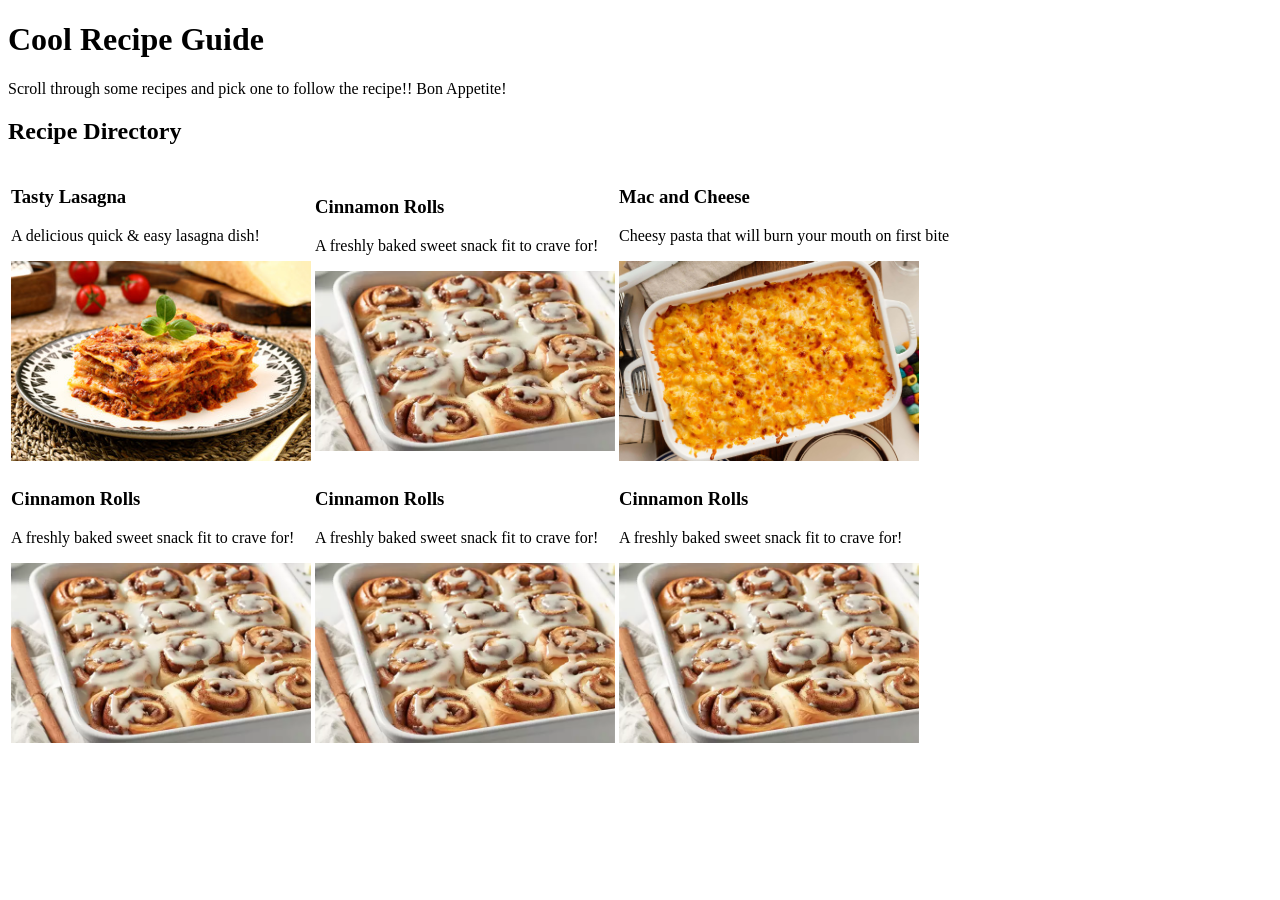
==== index.html @ 89196486 "Basic site html home page + recipe specfic pages Changes:  - Added in the headers and descriptions o" ====
<!doctype html>
<html lang="en">
  <head>
    <meta charset="UTF-8" />
    <meta name="viewport" content="width=device-width, initial-scale=1" />
    <title>Document</title>
  </head>
  <body>
    <h1>Cool Recipe Guide</h1>
    <p>
      Scroll through some recipes and pick one to follow the recipe!! Bon
      Appetite!
    </p>
    <section>
      <h2>Recipe Directory</h2>
    </section>

    <table>
      <tr>
        <td>
          <a
            href="recipes/lasagna.html"
            style="text-decoration: none; color: inherit"
          >
            <h3>Tasty Lasagna</h3>
            <p>A delicious quick & easy lasagna dish!</p>
            <img
              src="./images/lasagna.jpg"
              alt="tasty lasagna"
              width="300"
              height="auto"
            />
          </a>
        </td>
        <td>
          <a
            href="recipes/cinnamonroll.html"
            style="text-decoration: none; color: inherit"
          >
            <h3>Cinnamon Rolls</h3>
            <p>A freshly baked sweet snack fit to crave for!</p>
            <img
              src="./images/cinnamonroll.webp"
              alt="tasty lasagna"
              width="300"
              height="auto"
            />
          </a>
        </td>
        <td>
          <a
            href="recipes/mac.html"
            style="text-decoration: none; color: inherit"
          >
            <h3>Mac and Cheese</h3>
            <p>Cheesy pasta that will burn your mouth on first bite</p>
            <img
              src="./images/mac.jpg"
              alt="tasty lasagna"
              width="300"
              height="auto"
            />
          </a>
        </td>
      </tr>
      <tr>
        <td>
          <a
            href="recipes/cinnamonroll.html"
            style="text-decoration: none; color: inherit"
          >
            <h3>Cinnamon Rolls</h3>
            <p>A freshly baked sweet snack fit to crave for!</p>
            <img
              src="./images/cinnamonroll.webp"
              alt="tasty lasagna"
              width="300"
              height="auto"
            />
          </a>
        </td>
        <td>
          <a
            href="recipes/cinnamonroll.html"
            style="text-decoration: none; color: inherit"
          >
            <h3>Cinnamon Rolls</h3>
            <p>A freshly baked sweet snack fit to crave for!</p>
            <img
              src="./images/cinnamonroll.webp"
              alt="tasty lasagna"
              width="300"
              height="auto"
            />
          </a>
        </td>
        <td>
          <a
            href="recipes/cinnamonroll.html"
            style="text-decoration: none; color: inherit"
          >
            <h3>Cinnamon Rolls</h3>
            <p>A freshly baked sweet snack fit to crave for!</p>
            <img
              src="./images/cinnamonroll.webp"
              alt="tasty lasagna"
              width="300"
              height="auto"
            />
          </a>
        </td>
      </tr>
    </table>
  </body>
</html>
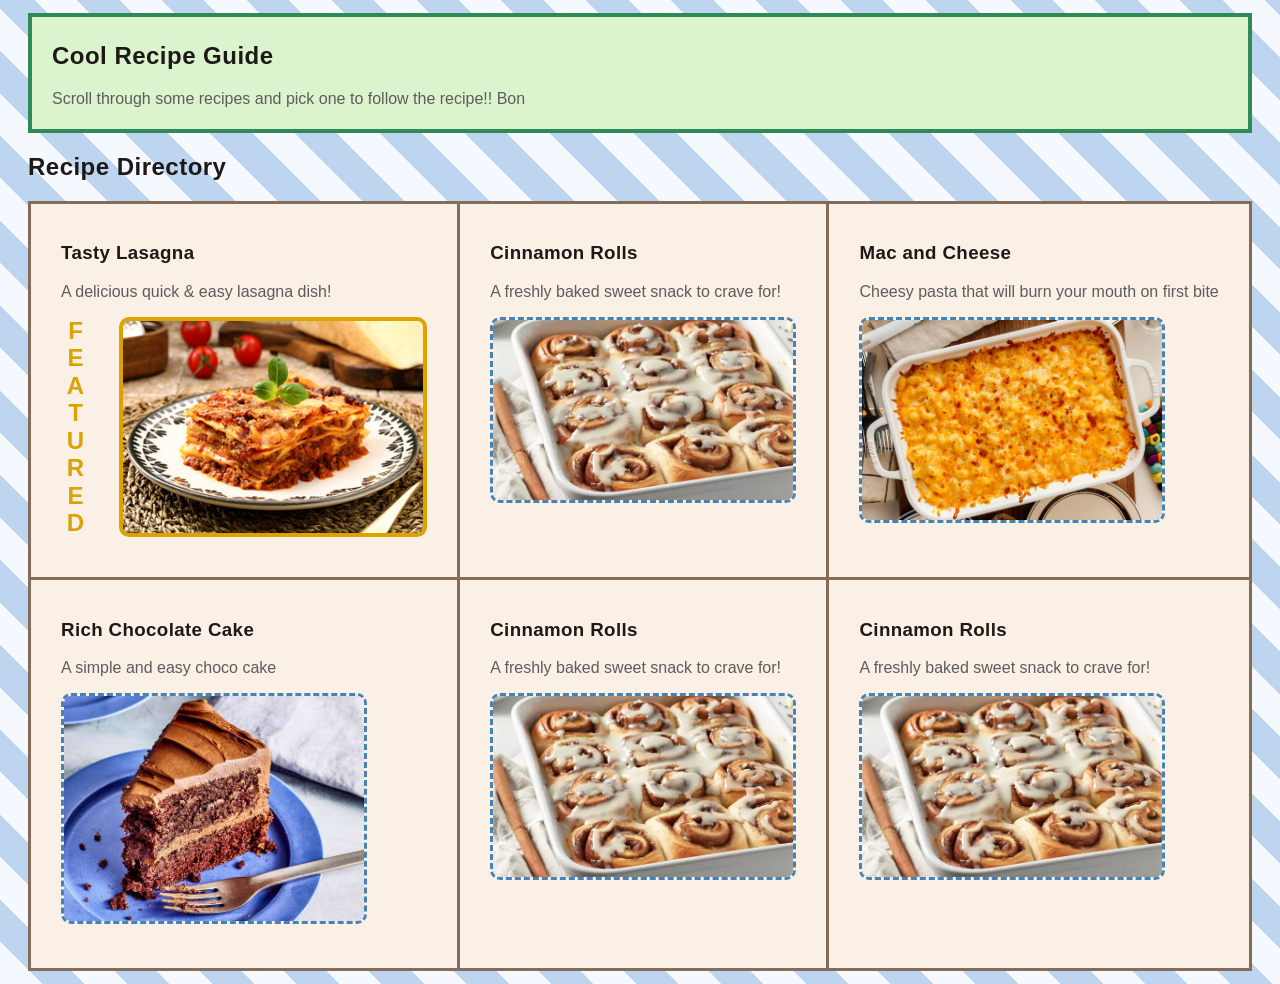
==== commit 645f1e1a: "Styling added to home page and nested pages + added cake page Changes:  - Changed the fonts and thei" ====
--- a/index.html
+++ b/index.html
@@ -4,112 +4,118 @@
     <meta charset="UTF-8" />
     <meta name="viewport" content="width=device-width, initial-scale=1" />
     <title>Document</title>
+    <link rel="stylesheet" href="styles.css" />
   </head>
   <body>
-    <h1>Cool Recipe Guide</h1>
-    <p>
-      Scroll through some recipes and pick one to follow the recipe!! Bon
-      Appetite!
-    </p>
+    <section class="recipe-header">
+      <h1>Cool Recipe Guide</h1>
+      <p>
+        Scroll through some recipes and pick one to follow the recipe!! Bon
+      </p>
+    </section>
     <section>
       <h2>Recipe Directory</h2>
+
+      <table class="home-grid">
+        <tr>
+          <td>
+            <a
+              href="recipes/lasagna.html"
+              style="text-decoration: none; color: inherit"
+            >
+              <h3>Tasty Lasagna</h3>
+              <p>A delicious quick & easy lasagna dish!</p>
+              <div style="display: flex">
+                <h2 id="featured-recipe-text">FEATURED</h2>
+                <img
+                  id="featured-recipe"
+                  src="./images/lasagna.jpg"
+                  alt="tasty lasagna"
+                  width="300"
+                  height="auto"
+                />
+              </div>
+            </a>
+          </td>
+          <td>
+            <a
+              href="recipes/cinnamonroll.html"
+              style="text-decoration: none; color: inherit"
+            >
+              <h3>Cinnamon Rolls</h3>
+              <p>A freshly baked sweet snack to crave for!</p>
+              <img
+                src="./images/cinnamonroll.webp"
+                alt="tasty lasagna"
+                width="300"
+                height="auto"
+              />
+            </a>
+          </td>
+          <td>
+            <a
+              href="recipes/mac.html"
+              style="text-decoration: none; color: inherit"
+            >
+              <h3>Mac and Cheese</h3>
+              <p>Cheesy pasta that will burn your mouth on first bite</p>
+              <img
+                src="./images/mac.jpg"
+                alt="tasty lasagna"
+                width="300"
+                height="auto"
+              />
+            </a>
+          </td>
+        </tr>
+        <tr>
+          <td>
+            <a
+              href="recipes/cake.html"
+              style="text-decoration: none; color: inherit"
+            >
+              <h3>Rich Chocolate Cake</h3>
+              <p>A simple and easy choco cake</p>
+              <img
+                src="./images/cake.jpeg"
+                alt="tasty lasagna"
+                width="300"
+                height="auto"
+              />
+            </a>
+          </td>
+          <td>
+            <a
+              href="recipes/cinnamonroll.html"
+              style="text-decoration: none; color: inherit"
+            >
+              <h3>Cinnamon Rolls</h3>
+              <p>A freshly baked sweet snack to crave for!</p>
+              <img
+                src="./images/cinnamonroll.webp"
+                alt="tasty lasagna"
+                width="300"
+                height="auto"
+              />
+            </a>
+          </td>
+          <td>
+            <a
+              href="recipes/cinnamonroll.html"
+              style="text-decoration: none; color: inherit"
+            >
+              <h3>Cinnamon Rolls</h3>
+              <p>A freshly baked sweet snack to crave for!</p>
+              <img
+                src="./images/cinnamonroll.webp"
+                alt="tasty lasagna"
+                width="300"
+                height="auto"
+              />
+            </a>
+          </td>
+        </tr>
+      </table>
     </section>
-
-    <table>
-      <tr>
-        <td>
-          <a
-            href="recipes/lasagna.html"
-            style="text-decoration: none; color: inherit"
-          >
-            <h3>Tasty Lasagna</h3>
-            <p>A delicious quick & easy lasagna dish!</p>
-            <img
-              src="./images/lasagna.jpg"
-              alt="tasty lasagna"
-              width="300"
-              height="auto"
-            />
-          </a>
-        </td>
-        <td>
-          <a
-            href="recipes/cinnamonroll.html"
-            style="text-decoration: none; color: inherit"
-          >
-            <h3>Cinnamon Rolls</h3>
-            <p>A freshly baked sweet snack fit to crave for!</p>
-            <img
-              src="./images/cinnamonroll.webp"
-              alt="tasty lasagna"
-              width="300"
-              height="auto"
-            />
-          </a>
-        </td>
-        <td>
-          <a
-            href="recipes/mac.html"
-            style="text-decoration: none; color: inherit"
-          >
-            <h3>Mac and Cheese</h3>
-            <p>Cheesy pasta that will burn your mouth on first bite</p>
-            <img
-              src="./images/mac.jpg"
-              alt="tasty lasagna"
-              width="300"
-              height="auto"
-            />
-          </a>
-        </td>
-      </tr>
-      <tr>
-        <td>
-          <a
-            href="recipes/cinnamonroll.html"
-            style="text-decoration: none; color: inherit"
-          >
-            <h3>Cinnamon Rolls</h3>
-            <p>A freshly baked sweet snack fit to crave for!</p>
-            <img
-              src="./images/cinnamonroll.webp"
-              alt="tasty lasagna"
-              width="300"
-              height="auto"
-            />
-          </a>
-        </td>
-        <td>
-          <a
-            href="recipes/cinnamonroll.html"
-            style="text-decoration: none; color: inherit"
-          >
-            <h3>Cinnamon Rolls</h3>
-            <p>A freshly baked sweet snack fit to crave for!</p>
-            <img
-              src="./images/cinnamonroll.webp"
-              alt="tasty lasagna"
-              width="300"
-              height="auto"
-            />
-          </a>
-        </td>
-        <td>
-          <a
-            href="recipes/cinnamonroll.html"
-            style="text-decoration: none; color: inherit"
-          >
-            <h3>Cinnamon Rolls</h3>
-            <p>A freshly baked sweet snack fit to crave for!</p>
-            <img
-              src="./images/cinnamonroll.webp"
-              alt="tasty lasagna"
-              width="300"
-              height="auto"
-            />
-          </a>
-        </td>
-      </tr>
-    </table>
   </body>
 </html>
--- a/styles.css
+++ b/styles.css
@@ -0,0 +1,114 @@
+* {
+}
+
+html,
+body {
+  min-height: 100vh;
+}
+
+body {
+  padding: 5px 20px;
+  background: repeating-linear-gradient(
+    45deg,
+    #f6f8ff,
+    #f6f8ff 30px,
+    rgb(189, 213, 239) 30px,
+    rgb(189, 213, 239) 60px
+  );
+  font-family: Inter, Roboto, "Helvetica Neue", Arial, sans-serif;
+}
+
+body.nested-page {
+  background: repeating-linear-gradient(
+    45deg,
+    #fffdf6,
+    #fffdf6 30px,
+    #fff2e8 30px,
+    #fff2e8 60px
+  );
+}
+
+h1,
+h2,
+h3,
+h4,
+h5 {
+  color: #333333;
+  font-family:
+    "Inter",
+    -apple-system,
+    BlinkMacSystemFont,
+    "Segoe UI",
+    Roboto,
+    sans-serif;
+  font-weight: 700;
+  letter-spacing: 0.02em;
+  color: #1c1917;
+}
+
+p {
+  color: #5c5c5c;
+  font-family:
+    -apple-system, BlinkMacSystemFont, "SF Pro Display", "SF Pro Text",
+    "Segoe UI", Roboto, sans-serif;
+  font-weight: 500;
+}
+
+.home-grid td {
+  background-color: linen;
+  padding: 20px 30px 40px 30px;
+  vertical-align: top;
+  border: solid 3px #846c5b;
+}
+.home-grid {
+  border-collapse: collapse;
+  width: 100%;
+  border-radius: 100px;
+}
+
+ul,
+ol {
+  list-style-position: inside;
+}
+ol {
+  list-style-type: lower-roman;
+}
+
+ul {
+  list-style-type: circle;
+}
+
+a img {
+  border: dashed 3.5px steelblue;
+}
+
+img {
+  border: solid 3px grey;
+  border-radius: 10px;
+}
+.nested-page img {
+  border: solid 3px #e8bc87;
+}
+button {
+  border: solid 2px rgb(195, 156, 104);
+  background-color: rgb(234, 204, 164);
+  border-radius: 5px;
+}
+
+.recipe-header {
+  background-color: #dcf4ce;
+  border: solid 4px seagreen;
+  padding: 5px 20px;
+}
+
+#featured-recipe {
+  border: solid 4px rgb(221, 162, 0);
+}
+
+#featured-recipe-text {
+  color: rgb(221, 162, 0);
+
+  margin: 0 30px 0 0;
+  writing-mode: vertical-rl;
+  text-orientation: upright;
+}
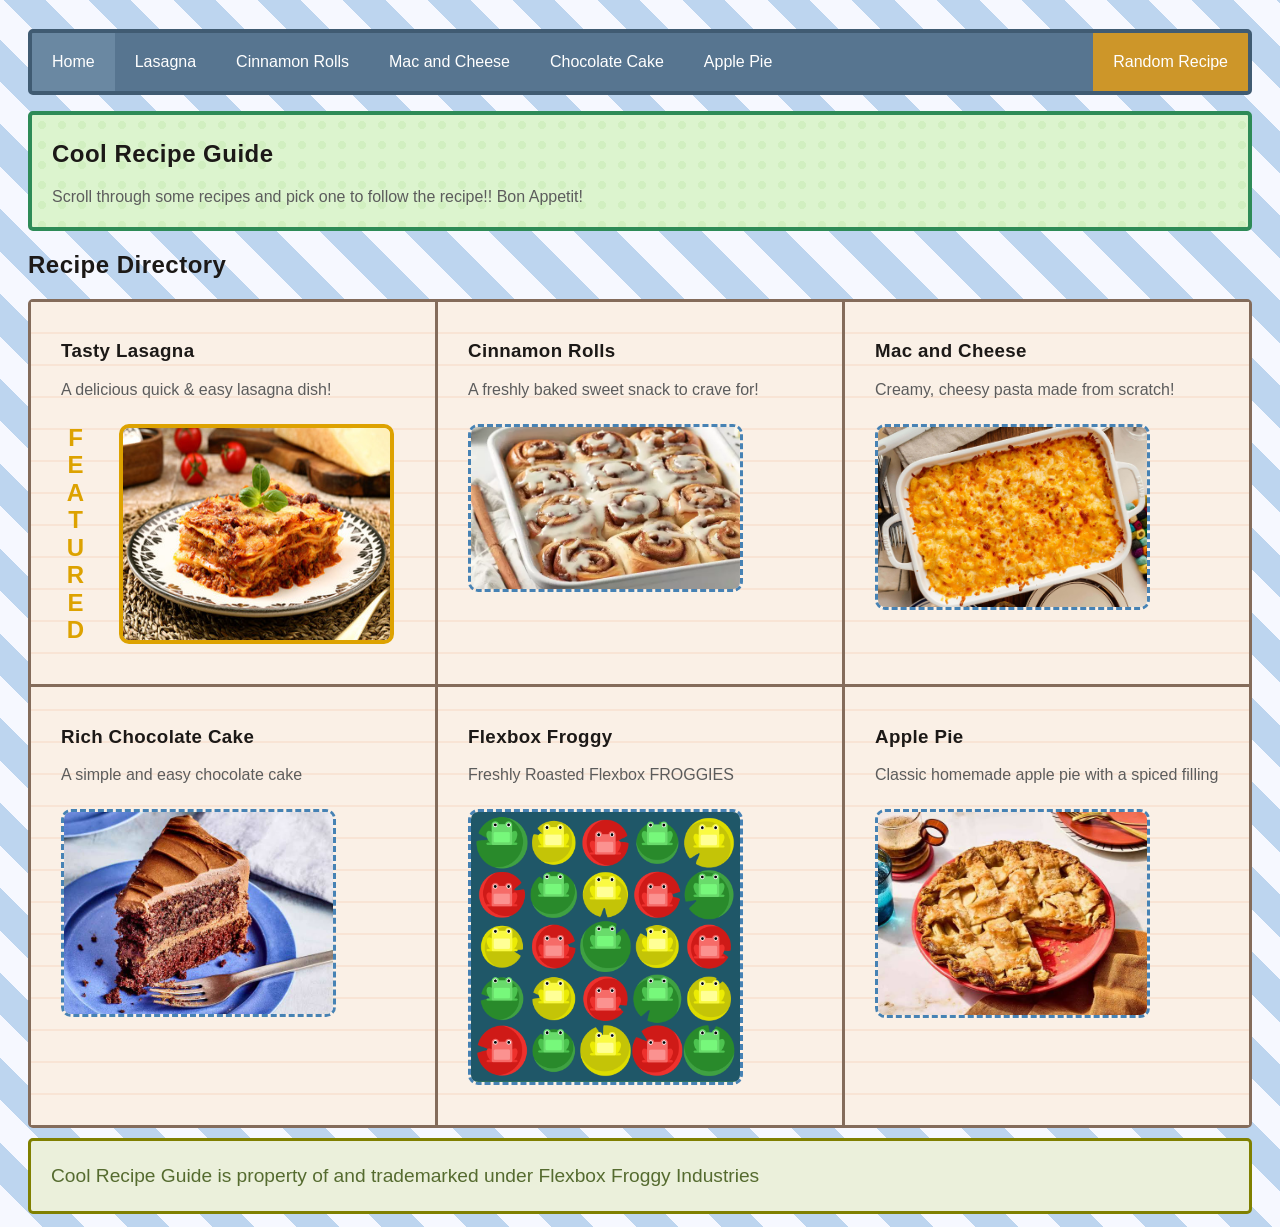
==== commit b20387a1: "Header and footer added + filled out placeholder recipes + flexbox on home page, etc Changes:  - Add" ====
--- a/index.html
+++ b/index.html
@@ -3,28 +3,42 @@
   <head>
     <meta charset="UTF-8" />
     <meta name="viewport" content="width=device-width, initial-scale=1" />
-    <title>Document</title>
+    <title>Cool Recipe Guide</title>
     <link rel="stylesheet" href="styles.css" />
   </head>
   <body>
+    <ul class="navbar">
+      <li class="active"><a href="/index.html">Home</a></li>
+      <li><a href="/recipes/lasagna.html">Lasagna</a></li>
+      <li><a href="/recipes/cinnamonroll.html">Cinnamon Rolls</a></li>
+      <li><a href="/recipes/mac.html">Mac and Cheese</a></li>
+      <li><a href="/recipes/cake.html">Chocolate Cake</a></li>
+      <li><a href="/recipes/pie.html">Apple Pie</a></li>
+      <li id="right-align">
+        <a href="#" id="random-recipe-btn">Random Recipe</a>
+      </li>
+    </ul>
     <section class="recipe-header">
       <h1>Cool Recipe Guide</h1>
       <p>
         Scroll through some recipes and pick one to follow the recipe!! Bon
+        Appetit!
       </p>
     </section>
     <section>
       <h2>Recipe Directory</h2>
 
-      <table class="home-grid">
-        <tr>
-          <td>
+      <div class="home-grid">
+        <div class="row">
+          <div>
             <a
               href="recipes/lasagna.html"
               style="text-decoration: none; color: inherit"
             >
               <h3>Tasty Lasagna</h3>
-              <p>A delicious quick & easy lasagna dish!</p>
+              <p class="p-with-margin">
+                A delicious quick & easy lasagna dish!
+              </p>
               <div style="display: flex">
                 <h2 id="featured-recipe-text">FEATURED</h2>
                 <img
@@ -36,14 +50,16 @@
                 />
               </div>
             </a>
-          </td>
-          <td>
+          </div>
+          <div>
             <a
               href="recipes/cinnamonroll.html"
               style="text-decoration: none; color: inherit"
             >
               <h3>Cinnamon Rolls</h3>
-              <p>A freshly baked sweet snack to crave for!</p>
+              <p class="p-with-margin">
+                A freshly baked sweet snack to crave for!
+              </p>
               <img
                 src="./images/cinnamonroll.webp"
                 alt="tasty lasagna"
@@ -51,14 +67,16 @@
                 height="auto"
               />
             </a>
-          </td>
-          <td>
+          </div>
+          <div>
             <a
               href="recipes/mac.html"
               style="text-decoration: none; color: inherit"
             >
               <h3>Mac and Cheese</h3>
-              <p>Cheesy pasta that will burn your mouth on first bite</p>
+              <p class="p-with-margin">
+                Creamy, cheesy pasta made from scratch!
+              </p>
               <img
                 src="./images/mac.jpg"
                 alt="tasty lasagna"
@@ -66,16 +84,16 @@
                 height="auto"
               />
             </a>
-          </td>
-        </tr>
-        <tr>
-          <td>
+          </div>
+        </div>
+        <div class="row">
+          <div>
             <a
               href="recipes/cake.html"
               style="text-decoration: none; color: inherit"
             >
               <h3>Rich Chocolate Cake</h3>
-              <p>A simple and easy choco cake</p>
+              <p class="p-with-margin">A simple and easy chocolate cake</p>
               <img
                 src="./images/cake.jpeg"
                 alt="tasty lasagna"
@@ -83,39 +101,48 @@
                 height="auto"
               />
             </a>
-          </td>
-          <td>
+          </div>
+          <div>
             <a
-              href="recipes/cinnamonroll.html"
+              href="recipes/froggy.html"
               style="text-decoration: none; color: inherit"
             >
-              <h3>Cinnamon Rolls</h3>
-              <p>A freshly baked sweet snack to crave for!</p>
+              <h3>Flexbox Froggy</h3>
+              <p class="p-with-margin">Freshly Roasted Flexbox FROGGIES</p>
               <img
-                src="./images/cinnamonroll.webp"
+                src="./images/froggy.png"
                 alt="tasty lasagna"
                 width="300"
                 height="auto"
               />
             </a>
-          </td>
-          <td>
+          </div>
+          <div>
             <a
-              href="recipes/cinnamonroll.html"
+              href="recipes/pie.html"
               style="text-decoration: none; color: inherit"
             >
-              <h3>Cinnamon Rolls</h3>
-              <p>A freshly baked sweet snack to crave for!</p>
+              <h3>Apple Pie</h3>
+              <p class="p-with-margin">
+                Classic homemade apple pie with a spiced filling
+              </p>
               <img
-                src="./images/cinnamonroll.webp"
-                alt="tasty lasagna"
+                src="./images/pie.jpeg"
+                alt="Homemade apple pie"
                 width="300"
                 height="auto"
               />
             </a>
-          </td>
-        </tr>
-      </table>
+          </div>
+        </div>
+      </div>
     </section>
+    <footer class="footer">
+      <p>
+        Cool Recipe Guide is property of and trademarked under Flexbox Froggy
+        Industries
+      </p>
+    </footer>
+    <script src="script.js"></script>
   </body>
 </html>
--- a/styles.css
+++ b/styles.css
@@ -1,9 +1,16 @@
-* {
-}
-
+html {
+  /* border box reset thing*/
+  box-sizing: border-box;
+}
+*,
+*::before,
+*::after {
+  box-sizing: inherit;
+}
 html,
 body {
   min-height: 100vh;
+  overflow-x: hidden;
 }
 
 body {
@@ -54,16 +61,39 @@
   font-weight: 500;
 }
 
-.home-grid td {
-  background-color: linen;
+.home-grid .row {
+  display: flex;
+  flex-direction: row;
+  gap: 3px;
+}
+
+.home-grid .row > div {
+  flex: 1;
+  min-width: 0;
+
+  background: repeating-linear-gradient(
+    0deg,
+    linen,
+    linen 30px,
+    #f8e4d5 30px,
+    #f8e4d5 32px
+  );
   padding: 20px 30px 40px 30px;
-  vertical-align: top;
+}
+
+.home-grid img {
+  width: 100%;
+  height: auto;
+  display: block;
+}
+.home-grid {
+  display: flex;
+  flex-direction: column;
+  gap: 3px;
+  border-radius: 5px;
+  width: 100%;
+  background-color: #846c5b;
   border: solid 3px #846c5b;
-}
-.home-grid {
-  border-collapse: collapse;
-  width: 100%;
-  border-radius: 100px;
 }
 
 ul,
@@ -83,6 +113,8 @@
 }
 
 img {
+  max-width: 80%;
+  height: auto;
   border: solid 3px grey;
   border-radius: 10px;
 }
@@ -90,15 +122,28 @@
   border: solid 3px #e8bc87;
 }
 button {
+  cursor: pointer;
+}
+.back-btn {
+  width: 100px;
+  border-radius: 10px;
+  margin-top: 15px;
+  height: 40px;
   border: solid 2px rgb(195, 156, 104);
   background-color: rgb(234, 204, 164);
-  border-radius: 5px;
+}
+ul li,
+ol li {
+  margin-bottom: 12px;
 }
 
 .recipe-header {
   background-color: #dcf4ce;
   border: solid 4px seagreen;
   padding: 5px 20px;
+  border-radius: 5px;
+  background-image: radial-gradient(#d1efc0 4px, transparent 0px);
+  background-size: 20px 20px;
 }
 
 #featured-recipe {
@@ -112,3 +157,50 @@
   writing-mode: vertical-rl;
   text-orientation: upright;
 }
+
+.navbar {
+  list-style-type: none;
+  margin: 0 10 0 0;
+  padding: 0;
+  border-radius: 5px;
+  overflow: hidden;
+  background-color: #577590;
+  border: solid 4px #405b72;
+}
+
+.navbar li {
+  float: left;
+  margin-bottom: auto;
+}
+
+.navbar li a {
+  display: block;
+  color: white;
+  text-align: center;
+  padding: 20px 20px;
+  text-decoration: none;
+}
+#right-align {
+  float: right;
+  background-color: #cd9629;
+}
+
+.footer {
+  background-color: rgb(235, 240, 219);
+  border: 3px solid olive;
+  margin-top: 10px;
+  padding: 5px 20px;
+  border-radius: 5px;
+}
+
+.footer p {
+  color: darkolivegreen;
+  font-size: 1.2em;
+}
+.p-with-margin {
+  margin-bottom: 25px;
+}
+
+.active {
+  background-color: #6a88a2;
+}
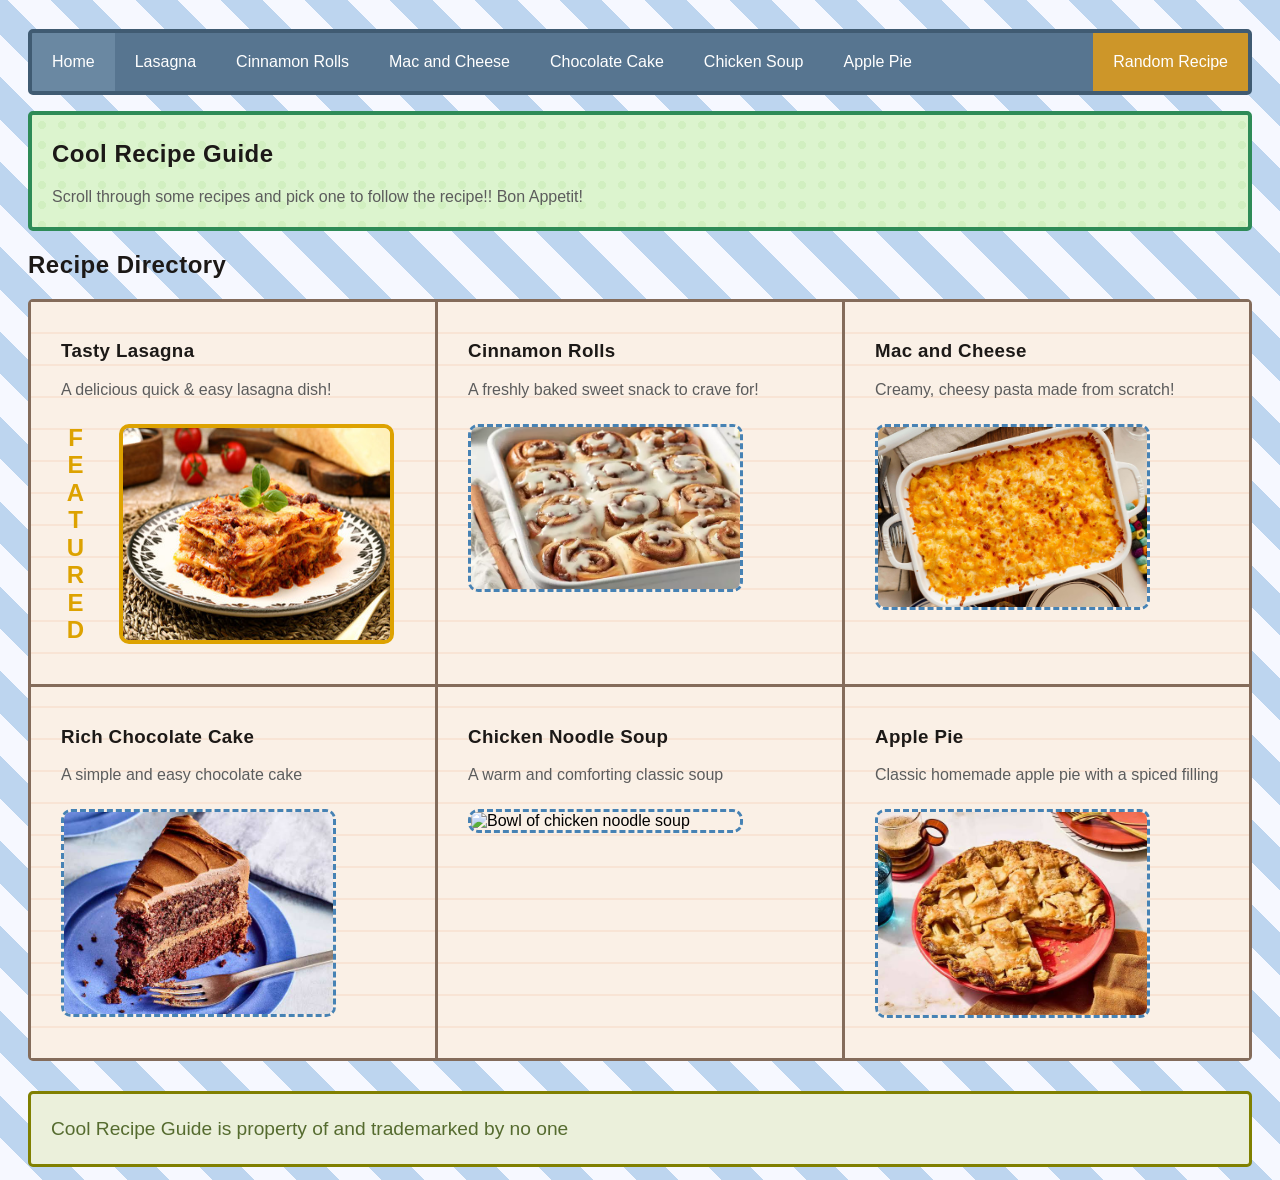
==== commit a8950083: "Replaced frog funny recipe with soup recipe" ====
--- a/index.html
+++ b/index.html
@@ -13,6 +13,7 @@
       <li><a href="/recipes/cinnamonroll.html">Cinnamon Rolls</a></li>
       <li><a href="/recipes/mac.html">Mac and Cheese</a></li>
       <li><a href="/recipes/cake.html">Chocolate Cake</a></li>
+      <li><a href="/recipes/soup.html">Chicken Soup</a></li>
       <li><a href="/recipes/pie.html">Apple Pie</a></li>
       <li id="right-align">
         <a href="#" id="random-recipe-btn">Random Recipe</a>
@@ -104,14 +105,14 @@
           </div>
           <div>
             <a
-              href="recipes/froggy.html"
+              href="recipes/soup.html"
               style="text-decoration: none; color: inherit"
             >
-              <h3>Flexbox Froggy</h3>
-              <p class="p-with-margin">Freshly Roasted Flexbox FROGGIES</p>
+              <h3>Chicken Noodle Soup</h3>
+              <p class="p-with-margin">A warm and comforting classic soup</p>
               <img
-                src="./images/froggy.png"
-                alt="tasty lasagna"
+                src="./images/soup.jpg"
+                alt="Bowl of chicken noodle soup"
                 width="300"
                 height="auto"
               />
@@ -139,8 +140,7 @@
     </section>
     <footer class="footer">
       <p>
-        Cool Recipe Guide is property of and trademarked under Flexbox Froggy
-        Industries
+        Cool Recipe Guide is property of and trademarked by no one
       </p>
     </footer>
     <script src="script.js"></script>
--- a/styles.css
+++ b/styles.css
@@ -25,14 +25,81 @@
   font-family: Inter, Roboto, "Helvetica Neue", Arial, sans-serif;
 }
 
-body.nested-page {
+#lasagnabg {
   background: repeating-linear-gradient(
-    45deg,
+    135deg,
+    #fff7e0,
+    #fff7e0 30px,
+    #ffedc3 30px,
+    #ffedc3 60px
+  );
+}
+
+#cinnamonbg {
+  background: repeating-radial-gradient(
+    circle at 50%,
     #fffdf6,
     #fffdf6 30px,
     #fff2e8 30px,
     #fff2e8 60px
   );
+}
+#macbg {
+  background: repeating-radial-gradient(
+    circle at bottom right,
+    #fffaf5,
+    #ffeddb 70px
+  );
+}
+#cakebg {
+  background-image:
+    repeating-linear-gradient(
+      45deg,
+      hsla(312, 0%, 63%, 0.05) 0px,
+      hsla(312, 0%, 63%, 0.05) 10px,
+      transparent 10px,
+      transparent 100px
+    ),
+    repeating-linear-gradient(
+      90deg,
+      hsla(312, 0%, 63%, 0.05) 0px,
+      hsla(312, 0%, 63%, 0.05) 50px,
+      transparent 50px,
+      transparent 100px
+    ),
+    linear-gradient(90deg, hsl(80, 0%, 20%), hsl(80, 0%, 20%));
+}
+#cakebg p,
+#cakebg h1,
+#cakebg h2,
+#cakebg h3,
+#cakebg h4,
+#cakebg h5,
+#cakebg li {
+  color: white !important;
+}
+#piebg {
+  background-color: #fffdf9;
+  background-image:
+    repeating-linear-gradient(
+      90deg,
+      rgba(196, 58, 45, 0.18) 0px,
+      rgba(196, 58, 45, 0.18) 20px,
+      transparent 20px,
+      transparent 40px
+    ),
+    repeating-linear-gradient(
+      0deg,
+      rgba(196, 58, 45, 0.18) 0px,
+      rgba(196, 58, 45, 0.18) 20px,
+      transparent 20px,
+      transparent 40px
+    );
+}
+#soupbg {
+  background-color: #fffbea;
+  background-image: radial-gradient(#fbecb8 8px, transparent 0px);
+  background-size: 30px 30px;
 }
 
 h1,
@@ -159,18 +226,13 @@
 }
 
 .navbar {
+  display: flex;
   list-style-type: none;
-  margin: 0 10 0 0;
   padding: 0;
   border-radius: 5px;
   overflow: hidden;
   background-color: #577590;
   border: solid 4px #405b72;
-}
-
-.navbar li {
-  float: left;
-  margin-bottom: auto;
 }
 
 .navbar li a {
@@ -180,15 +242,18 @@
   padding: 20px 20px;
   text-decoration: none;
 }
+.navbar li {
+  margin: 0px;
+}
 #right-align {
-  float: right;
+  margin-left: auto;
   background-color: #cd9629;
 }
 
 .footer {
   background-color: rgb(235, 240, 219);
   border: 3px solid olive;
-  margin-top: 10px;
+  margin-top: 30px;
   padding: 5px 20px;
   border-radius: 5px;
 }
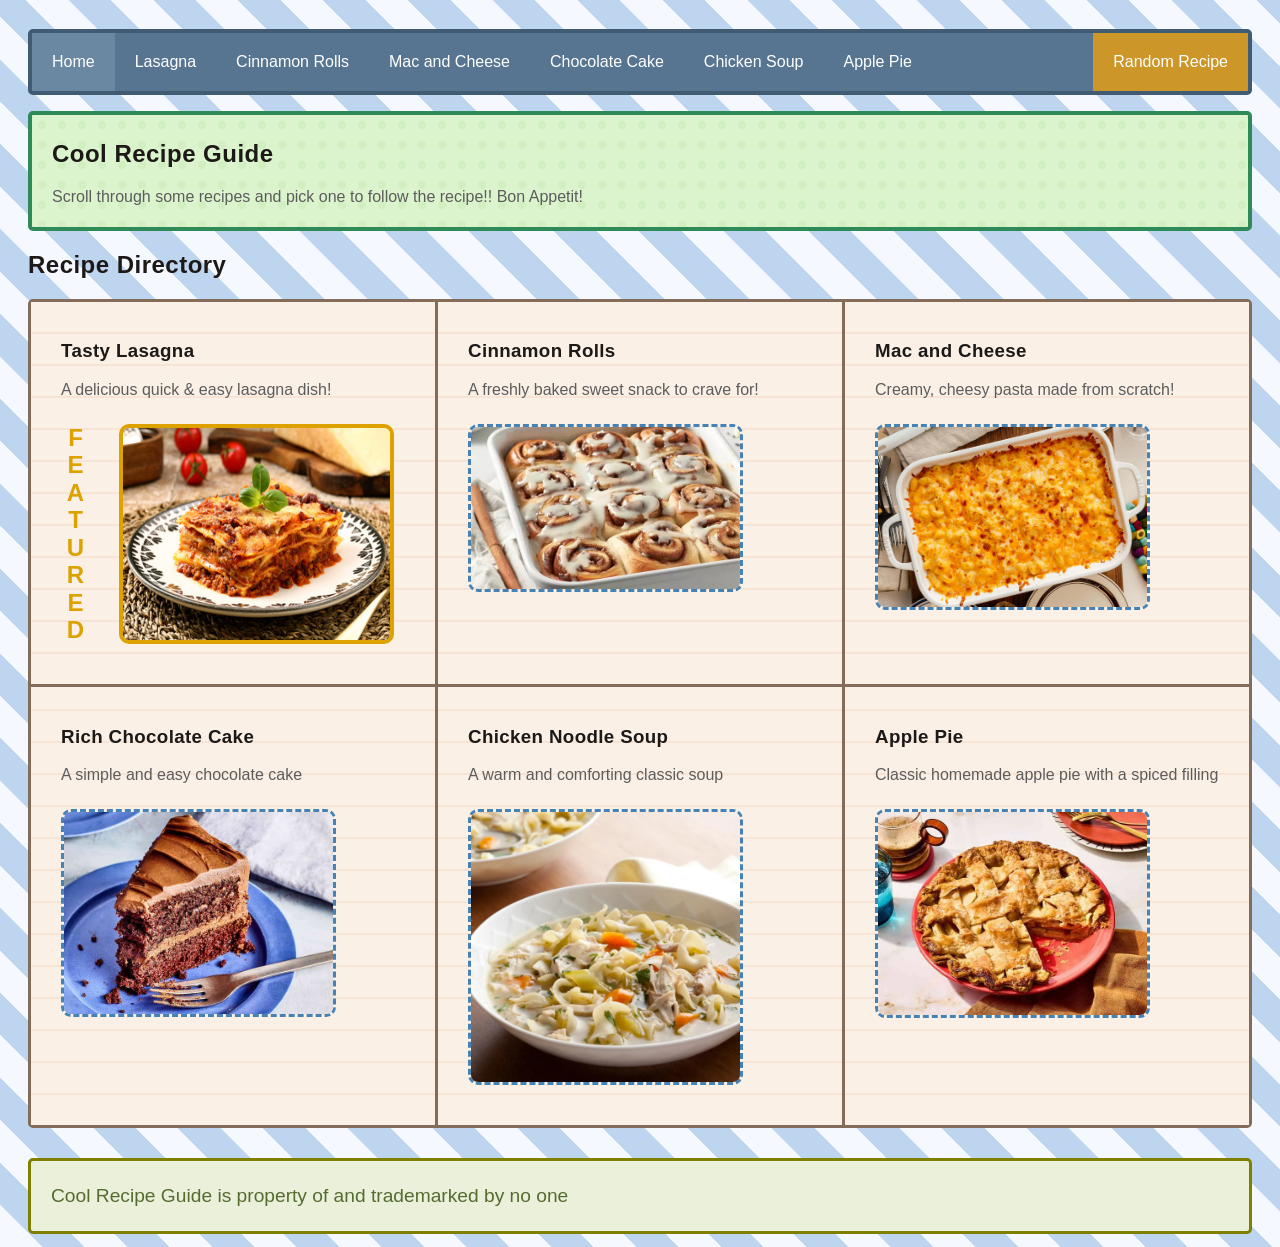
==== commit af054c83: "Add missing soup image" ====
--- a/index.html
+++ b/index.html
@@ -111,7 +111,7 @@
               <h3>Chicken Noodle Soup</h3>
               <p class="p-with-margin">A warm and comforting classic soup</p>
               <img
-                src="./images/soup.jpg"
+                src="./images/soup.webp"
                 alt="Bowl of chicken noodle soup"
                 width="300"
                 height="auto"
